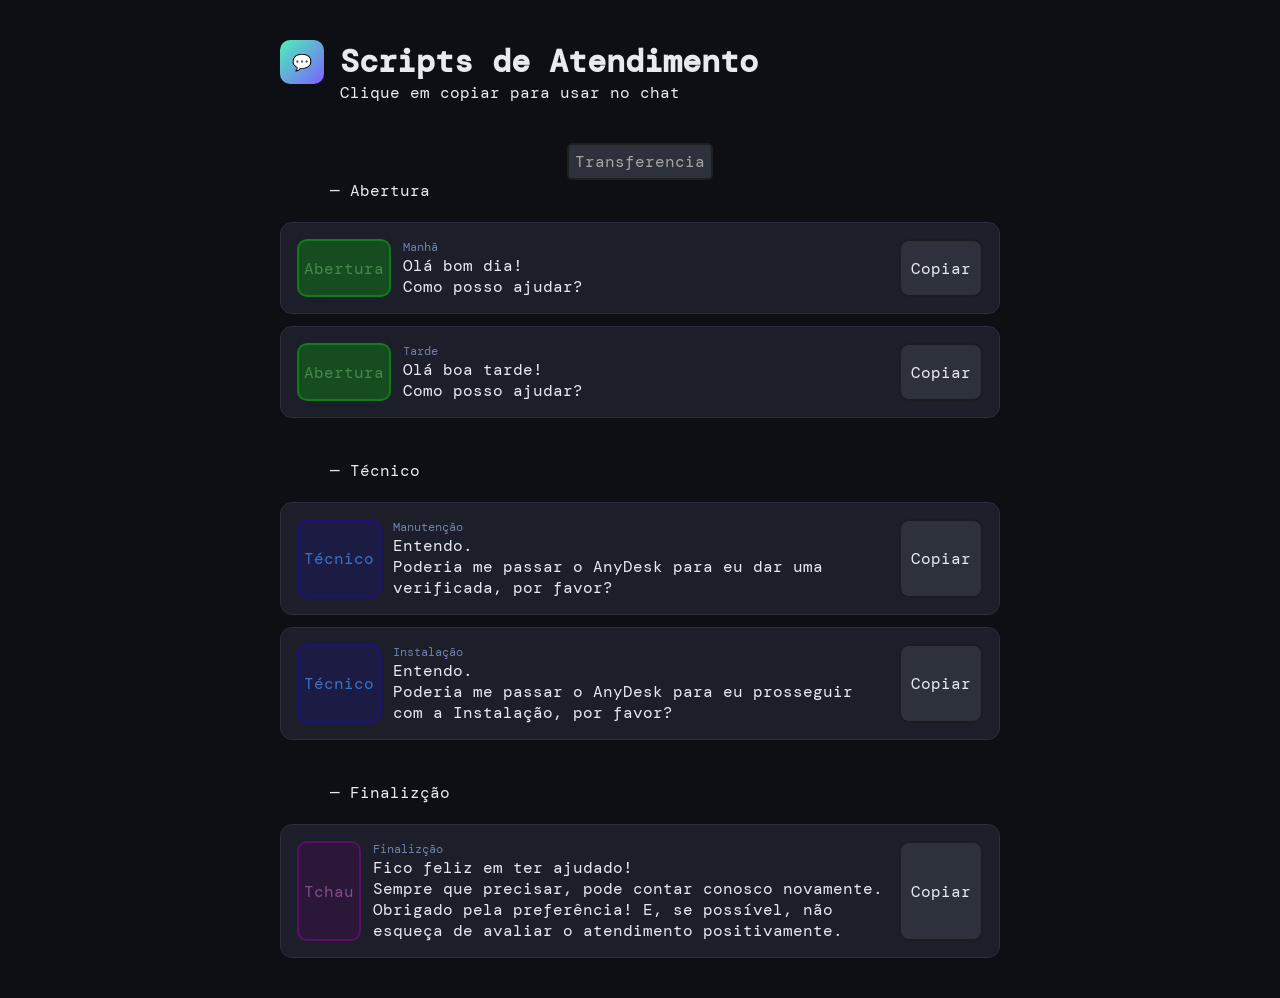
==== Script/index.html @ 75e1b362 "feito" ====
<!DOCTYPE html>
<html lang="pt-BR">
<head>
  <meta charset="UTF-8" />
  <meta name="viewport" content="width=device-width, initial-scale=1.0"/>
  <title>Scripts de Atendimento</title>
  <!-- JS externo -->
  <script src="js/script.js"></script>
  <!-- Fonte -->
  <link href="https://fonts.googleapis.com/css2?family=DM+Mono:wght@400;500&family=Syne:wght@600;800&display=swap" rel="stylesheet"/>

  <!-- CSS externo -->
  <link rel="stylesheet" href="css/style.css">
</head>
<body>

<header>
  <div class="logo-mark">💬</div>
  <div>
    <h1 class="">Scripts de <span>Atendimento</span></h1>
    <div class="subtitle">Clique em copiar para usar no chat</div>
  </div>
</header>
    <Button class="transfer-btn" onclick="irParaTransferencia()">Transferencia</Button>
    

<!-- Abertura -->
<div class="divider">— Abertura</div>
<br>
<div class="grid">

  <div class="card" data-script="Olá bom dia! Como posso ajudar?">
    <span class="tag-aberturassa-abertura">Abertura</span>

    <!-- Bom dia -->
    <div class="card-body">
      <div class="script-label">Manhã</div>
      <div class="script-text">
        Olá bom dia!<br>Como posso ajudar?
      </div>
    </div>

    <button class="copy-btn" onclick="copyScript(this)">
      Copiar
    </button>
  </div>
  <!-- Bom dia -->

  <!-- Boa tarde -->

    <div class="card" data-script="Olá boa tarde! Como posso ajudar?">
    <span class="tag-aberturassa-abertura">Abertura</span>

    <div class="card-body">
      <div class="script-label">Tarde</div>
      <div class="script-text">
        Olá boa tarde!<br>Como posso ajudar?
      </div>
    </div>

    <button class="copy-btn" onclick="copyScript(this)">
      Copiar
    </button>
  </div>
  <!-- Boa tarde -->

</div>

<br>
<br>


<!-- Técnico -->
<div class="divider">— Técnico</div>
<br>
<div class="grid">

    <!-- Manutenção -->
  <div class="card" data-script="Entendo. Poderia me passar o AnyDesk para eu dar uma verificada, por favor?">
    <span class="tag-aberturassa-tec">Técnico</span>

    <div class="card-body">
      <div class="script-label">Manutenção</div>
      <div class="script-text">
        Entendo. <br>Poderia me passar o AnyDesk para eu dar uma verificada, por favor?
      </div>
    </div>

    <button class="copy-btn" onclick="copyScript(this)">
      Copiar
    </button>
  </div>
  <!-- Manutenção -->

  <!-- Instalação -->
    <div class="card" data-script="Entendo. Poderia me passar o AnyDesk para eu prosseguir com a Instalação, por favor?">
    <span class="tag-aberturassa-tec">Técnico</span>

    <div class="card-body">
      <div class="script-label">Instalação</div>
      <div class="script-text">
        Entendo. <br>Poderia me passar o AnyDesk para eu prosseguir com a Instalação, por favor?
      </div>
    </div>

    <button class="copy-btn" onclick="copyScript(this)">
      Copiar
    </button>
  </div>
  <!-- Instalação -->

</div>

<br>
<br>

<!-- Finalizção -->
<div class="divider">— Finalizção</div>
<br>
<div class="grid">

  <!-- Finalização -->
  <div class="card" data-script="Fico feliz em ter ajudado! Sempre que precisar, pode contar conosco novamente. Obrigado pela preferência! E, se possível, não esqueça de avaliar o atendimento positivamente.">
    <span class="tag-aberturassa-tchau">Tchau</span>

    <div class="card-body">
      <div class="script-label">Finalizção</div>
      <div class="script-text">
        Fico feliz em ter ajudado! <br>
        Sempre que precisar, pode contar conosco novamente. <br>
        Obrigado pela preferência! E, se possível, não esqueça de avaliar o atendimento positivamente.
      </div>
    </div>

    <button class="copy-btn" onclick="copyScript(this)">
      Copiar
    </button>
  </div>
  <!-- Finalização -->

</div>

<div class="toast" id="toast"></div>



</body>
</html>
---- Script/css/style.css ----
/* Reset básico */
*, *::before, *::after {
  box-sizing: border-box;
  margin: 0;
  padding: 0;
}

/* Variáveis */
:root {
  --bg: #0e0f14;
  --card: #1c1f29;
  --border: #2a2e3d;
  --accent: #4ff0b7;
  --text: #e8eaf2;
  --muted: #6b7394;
}

/* Corpo */
body {
  background: var(--bg);
  color: var(--text);
  font-family: 'DM Mono', monospace;
  padding: 40px 20px;
}

/* Header */
header {
  max-width: 720px;
  margin: 0 auto 40px;
  display: flex;
  gap: 16px;
}

.logo-mark {
  width: 44px;
  height: 44px;
  background: linear-gradient(135deg, var(--accent), #7b61ff);
  border-radius: 10px;
  display: flex;
  align-items: center;
  justify-content: center;
}

/* Grid */
.grid {
  max-width: 720px;
  margin: auto;
  display: flex;
  flex-direction: column;
  gap: 12px;
}

/* Card */
.card {
  background: var(--card);
  border: 1px solid var(--border);
  padding: 16px;
  border-radius: 12px;
  display: flex;
  gap: 12px;

  transition: transform 0.2s ease, border-color 0.2s ease;
}
/*Passou o mouse cresceu - lá ele*/
.card:hover {
  transform: scale(1.03);
  border-color: rgba(79, 240, 183, 0.5);
}

/* Botão */
.copy-btn {
  all: unset;
  padding: 10px;
  margin-left: auto;
  cursor: pointer;
  border-radius: 10px;
  background-color: #2d313b;
  border: 2px solid #1b1c1f;

  transition: transform 0.2s ease, border-color 0.2s ease;;
}

/*Passou o mouse mudou de cor*/
.copy-btn:hover{
  border-color: rgba(79, 240, 183, 0.5);
  color: rgba(79, 240, 183, 0.5);
}


.divider{
  margin-left: 25%;
}

.script-label{
  font-size: 12px;
  color: #6e80ad;
}

.tag-aberturassa-abertura{
    display: flex;               /* Ativa o Flexbox */
    justify-content: center;     /* Centraliza horizontalmente */
    align-items: center;         /* Centraliza verticalmente */
  padding: 5px;
  border: 2px solid rgba(0, 255, 0, 0.274);
  background-color: rgba(0, 255, 0, 0.205);
  border-radius: 10px;
  color: rgba(157, 255, 157, 0.342);;
}

.tag-aberturassa-tec{
    display: flex;               /* Ativa o Flexbox */
    justify-content: center;     /* Centraliza horizontalmente */
    align-items: center;         /* Centraliza verticalmente */
  padding: 5px;
  border: 2px solid rgba(25, 0, 255, 0.329);
  background-color: rgba(25, 0, 255, 0.123);
  border-radius: 10px;
  color: rgba(69, 156, 255, 0.685);;
}

.tag-aberturassa-tchau{
    display: flex;               /* Ativa o Flexbox */
    justify-content: center;     /* Centraliza horizontalmente */
    align-items: center;         /* Centraliza verticalmente */
  padding: 5px;
  border: 2px solid rgba(189, 0, 206, 0.329);
  background-color: rgba(92, 0, 100, 0.24);
  border-radius: 10px;
  color: rgba(190, 117, 197, 0.575);
}

.transfer-btn{
    all: unset;
    color: rgb(165, 165, 165);
    background-color: #2d313b;
    padding: 6px;
    border: 2px solid rgb(31, 31, 31);
    border-radius: 5px;

    display: block;
    width: fit-content;
    margin: 0 auto;

     transition: transform 0.2s ease, border-color 0.2s ease;;
}

.transfer-btn:hover{
  border-color: rgba(79, 240, 183, 0.5);
  color: rgba(79, 240, 183, 0.5);
  transform: scale(1.03);
}

.tag-transf{
    display: flex;               /* Ativa o Flexbox */
    justify-content: center;     /* Centraliza horizontalmente */
    align-items: center;         /* Centraliza verticalmente */
  padding: 5px;
  border: 2px solid rgba(229, 255, 0, 0.329);
  background-color: rgba(229, 255, 0, 0.329);
  border-radius: 10px;
  color: rgba(246, 255, 161, 0.685)
}
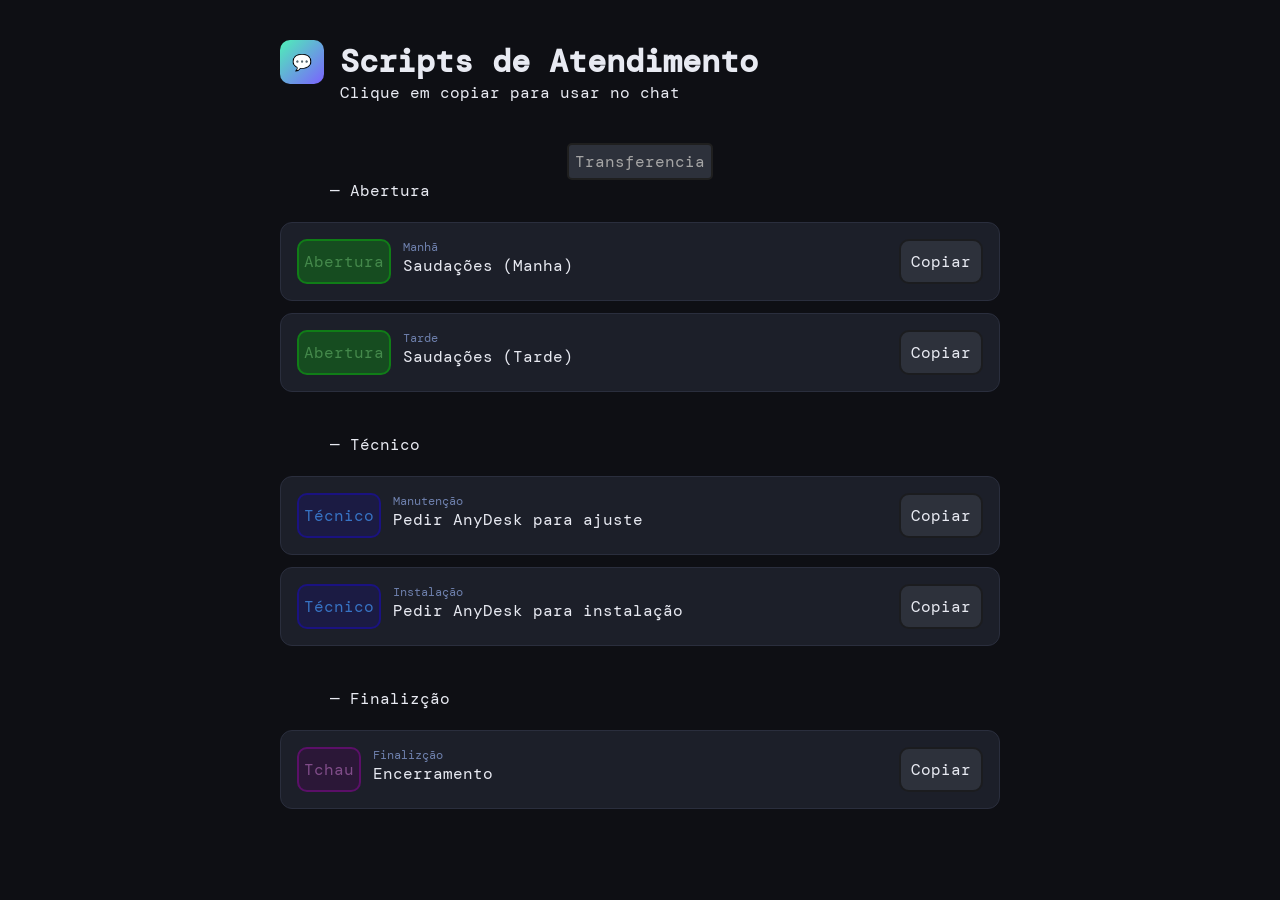
==== commit 3a134889: "randomização dos scripts" ====
--- a/Script/index.html
+++ b/Script/index.html
@@ -29,14 +29,14 @@
 <br>
 <div class="grid">
 
-  <div class="card" data-script="Olá bom dia! Como posso ajudar?">
+  <div class="card" data-category="abertura-manha">
     <span class="tag-aberturassa-abertura">Abertura</span>
 
     <!-- Bom dia -->
     <div class="card-body">
       <div class="script-label">Manhã</div>
       <div class="script-text">
-        Olá bom dia!<br>Como posso ajudar?
+        Saudações (Manha)
       </div>
     </div>
 
@@ -48,13 +48,13 @@
 
   <!-- Boa tarde -->
 
-    <div class="card" data-script="Olá boa tarde! Como posso ajudar?">
+    <div class="card" data-category="abertura-tarde">
     <span class="tag-aberturassa-abertura">Abertura</span>
 
     <div class="card-body">
       <div class="script-label">Tarde</div>
       <div class="script-text">
-        Olá boa tarde!<br>Como posso ajudar?
+        Saudações (Tarde)
       </div>
     </div>
 
@@ -76,13 +76,13 @@
 <div class="grid">
 
     <!-- Manutenção -->
-  <div class="card" data-script="Entendo. Poderia me passar o AnyDesk para eu dar uma verificada, por favor?">
+    <div class="card" data-category="tecnico-manutencao">
     <span class="tag-aberturassa-tec">Técnico</span>
 
     <div class="card-body">
       <div class="script-label">Manutenção</div>
       <div class="script-text">
-        Entendo. <br>Poderia me passar o AnyDesk para eu dar uma verificada, por favor?
+        Pedir AnyDesk para ajuste
       </div>
     </div>
 
@@ -93,13 +93,13 @@
   <!-- Manutenção -->
 
   <!-- Instalação -->
-    <div class="card" data-script="Entendo. Poderia me passar o AnyDesk para eu prosseguir com a Instalação, por favor?">
+   <div class="card" data-category="tecnico-instalacao">
     <span class="tag-aberturassa-tec">Técnico</span>
 
     <div class="card-body">
       <div class="script-label">Instalação</div>
       <div class="script-text">
-        Entendo. <br>Poderia me passar o AnyDesk para eu prosseguir com a Instalação, por favor?
+        Pedir AnyDesk para instalação
       </div>
     </div>
 
@@ -120,15 +120,13 @@
 <div class="grid">
 
   <!-- Finalização -->
-  <div class="card" data-script="Fico feliz em ter ajudado! Sempre que precisar, pode contar conosco novamente. Obrigado pela preferência! E, se possível, não esqueça de avaliar o atendimento positivamente.">
+  <div class="card" data-category="finalizacao">
     <span class="tag-aberturassa-tchau">Tchau</span>
 
     <div class="card-body">
       <div class="script-label">Finalizção</div>
       <div class="script-text">
-        Fico feliz em ter ajudado! <br>
-        Sempre que precisar, pode contar conosco novamente. <br>
-        Obrigado pela preferência! E, se possível, não esqueça de avaliar o atendimento positivamente.
+        Encerramento
       </div>
     </div>
 
--- a/Script/css/style.css
+++ b/Script/css/style.css
@@ -91,6 +91,10 @@
   margin-left: 25%;
 }
 
+.divider-correction{
+  margin-left: 25%;
+}
+
 .script-label{
   font-size: 12px;
   color: #6e80ad;
@@ -159,4 +163,26 @@
   background-color: rgba(229, 255, 0, 0.329);
   border-radius: 10px;
   color: rgba(246, 255, 161, 0.685)
+}
+
+.xijao{
+    display: flex;               /* Ativa o Flexbox */
+    justify-content: center;     /* Centraliza horizontalmente */
+    align-items: center;         /* Centraliza verticalmente */
+  padding: 5px;
+  border: 2px solid rgb(255, 0, 0);
+  background-color: rgb(255, 0, 0, 0.315);
+  border-radius: 10px;
+  color: rgb(255, 0, 0);;
+}
+
+.tag-transf-finan{
+    display: flex;               /* Ativa o Flexbox */
+    justify-content: center;     /* Centraliza horizontalmente */
+    align-items: center;         /* Centraliza verticalmente */
+  padding: 5px;
+  border: 2px solid rgba(0, 255, 13, 0.329);
+  background-color: rgba(0, 255, 13, 0.329);
+  border-radius: 10px;
+  color: rgba(0, 255, 13, 0.575);
 }
